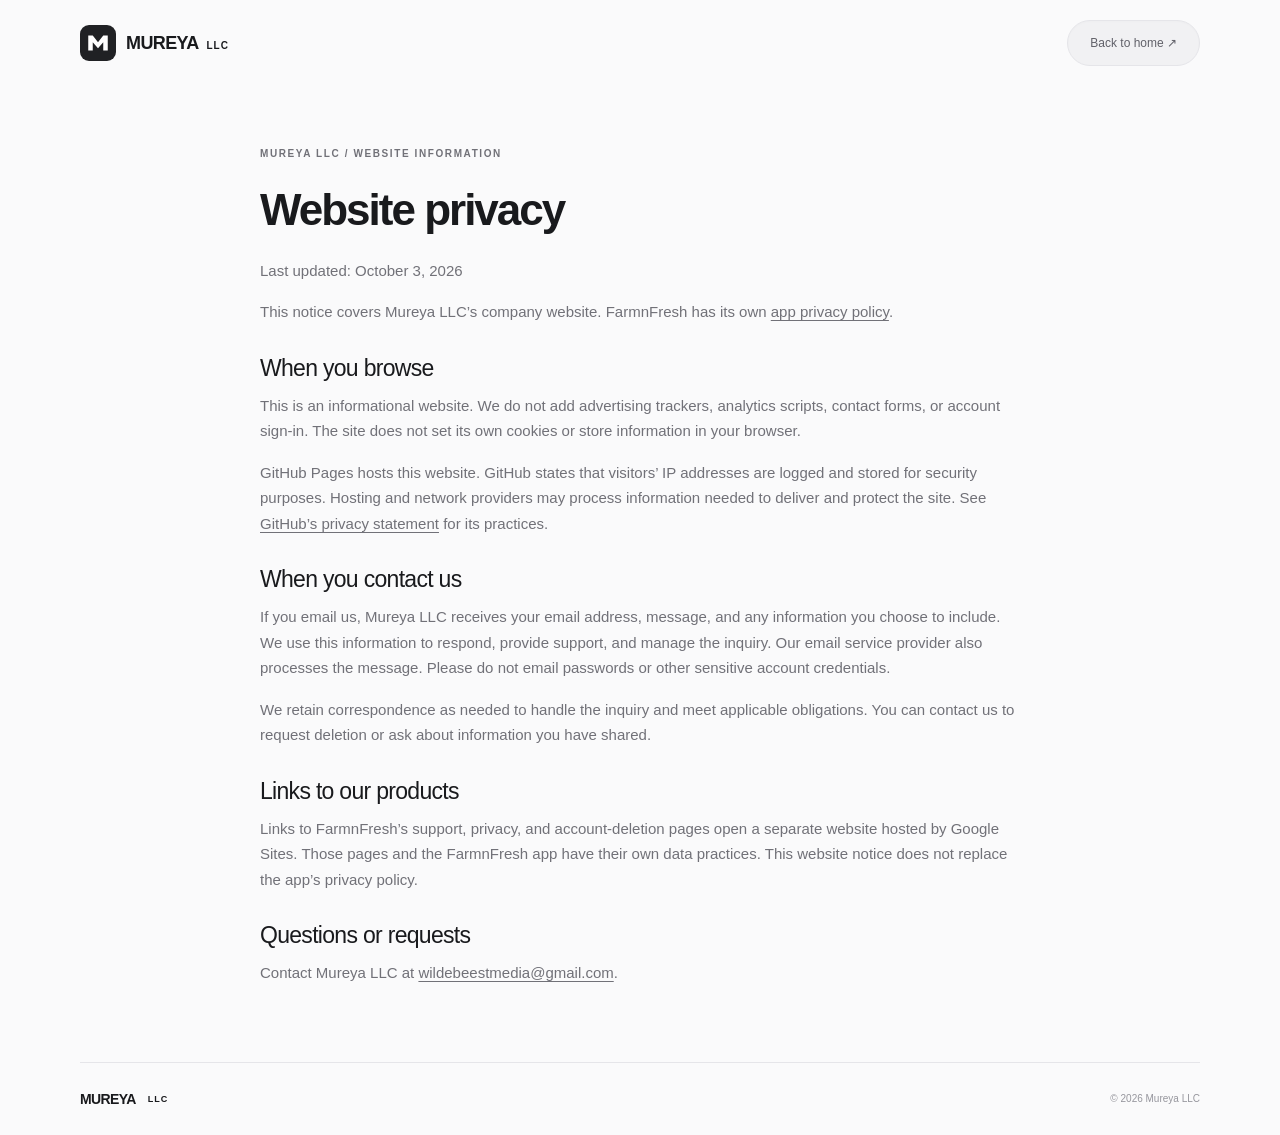
==== privacy.html @ 119512de "Publish Mureya LLC company website" ====
<!doctype html><html lang="en"><head><meta charset="utf-8"><meta name="viewport" content="width=device-width, initial-scale=1"><title>Website privacy — Mureya LLC</title><meta name="description" content="How the Mureya LLC company website handles visitor information and contact inquiries."><link rel="icon" href="mark.svg" type="image/svg+xml"><link rel="stylesheet" href="style.css"></head><body><a class="skip-link" href="#main">Skip to content</a><header class="header wrap"><a class="brand" href="./"><img src="mark.svg" width="36" height="36" alt=""><span>MUREYA <small>LLC</small></span></a><nav aria-label="Main navigation"><a href="./">Back to home ↗</a></nav></header><main class="legal wrap" id="main"><p class="eyebrow">MUREYA LLC / WEBSITE INFORMATION</p><h1>Website privacy</h1><p>Last updated: October 3, 2026</p><p>This notice covers Mureya LLC’s company website. FarmnFresh has its own <a href="https://sites.google.com/view/farmnfresh/privacy-policy">app privacy policy</a>.</p><h2>When you browse</h2><p>This is an informational website. We do not add advertising trackers, analytics scripts, contact forms, or account sign-in. The site does not set its own cookies or store information in your browser.</p><p>GitHub Pages hosts this website. GitHub states that visitors’ IP addresses are logged and stored for security purposes. Hosting and network providers may process information needed to deliver and protect the site. See <a href="https://docs.github.com/en/site-policy/privacy-policies/github-general-privacy-statement">GitHub’s privacy statement</a> for its practices.</p><h2>When you contact us</h2><p>If you email us, Mureya LLC receives your email address, message, and any information you choose to include. We use this information to respond, provide support, and manage the inquiry. Our email service provider also processes the message. Please do not email passwords or other sensitive account credentials.</p><p>We retain correspondence as needed to handle the inquiry and meet applicable obligations. You can contact us to request deletion or ask about information you have shared.</p><h2>Links to our products</h2><p>Links to FarmnFresh’s support, privacy, and account-deletion pages open a separate website hosted by Google Sites. Those pages and the FarmnFresh app have their own data practices. This website notice does not replace the app’s privacy policy.</p><h2>Questions or requests</h2><p>Contact Mureya LLC at <a href="mailto:wildebeestmedia@gmail.com">wildebeestmedia@gmail.com</a>.</p></main><footer class="wrap footer"><a class="brand" href="./">MUREYA <small>LLC</small></a><span class="copyright">© 2026 Mureya LLC</span></footer></body></html>
---- style.css ----
:root { --ink:#191a1d; --muted:#717178; --line:#e5e5e9; --paper:#fafafb; }
* { box-sizing:border-box; }
html { scroll-behavior:smooth; scroll-padding-top:30px; }
body { margin:0; background:var(--paper); color:var(--ink); font-family:Arial,Helvetica,sans-serif; -webkit-font-smoothing:antialiased; }
a { color:inherit; text-decoration:none; -webkit-tap-highlight-color:transparent; }
a:hover { text-decoration:underline; text-underline-offset:4px; }
a:focus-visible { outline:3px solid #677bb4; outline-offset:5px; }
img { display:block; max-width:100%; }
p,h1,h2,h3 { margin:0; }
p { line-height:1.7; }
.wrap { width:calc(100% - 64px); max-width:1120px; margin-inline:auto; }
.header { height:86px; display:flex; justify-content:space-between; align-items:center; }
.brand { display:inline-flex; align-items:center; gap:10px; font-size:18px; font-weight:650; letter-spacing:-.6px; }
.brand small { font-size:10px; letter-spacing:1px; margin-left:4px; }
.brand:hover { text-decoration:none; }
.header nav { display:flex; align-items:center; padding:5px; gap:2px; border:1px solid var(--line); background:#f1f1f3; border-radius:50px; box-shadow:inset 0 1px 2px #00000004; }
.header nav a { font-size:12px; padding:10px 17px; border-radius:30px; color:#616169; }
.header nav a:hover { background:#fff; text-decoration:none; color:var(--ink); }
.header nav .nav-contact { background:#fff; color:var(--ink); box-shadow:0 1px 4px #00000008; }
.nav-contact span { margin-left:10px; }
.hero { text-align:center; position:relative; padding:80px 20px 88px; max-width:1200px; width:100%; }
.hero:before { content:''; position:absolute; inset:0; z-index:-1; background:radial-gradient(ellipse at 30% 50%,#eae9f780,transparent 65%),radial-gradient(ellipse at 80% 35%,#e8efff8c,transparent 65%); mask-image:linear-gradient(transparent,#000 25%,#000 65%,transparent); }
.hero-copy { max-width:780px; margin:auto; }
.eyebrow { font-size:10px; letter-spacing:1.6px; line-height:1.6; font-weight:600; color:#7a7b84; }
.hero .eyebrow { justify-content:center; font-size:9px; }
.dot { display:none; }
h1 { font-size:clamp(46px,6vw,76px); line-height:1.04; font-weight:550; letter-spacing:-4px; margin:24px 0; }
h1 span { color:#72737d; }
.lead { font-size:17px; color:#71717b; max-width:530px; margin:0 auto 29px; }
.button { display:inline-flex; align-items:center; justify-content:space-between; gap:26px; padding:14px 21px; border-radius:8px; font-size:13px; font-weight:500; transition:transform .15s,box-shadow .15s; }
.button:hover { text-decoration:none; transform:translateY(-1px); box-shadow:0 5px 12px #00000015; }
.dark { color:#fff; background:linear-gradient(#393a40,#202125); box-shadow:inset 0 1px 0 #ffffff20,0 2px 3px #00000013; border:1px solid #34353c; }
.button span { font-size:18px; line-height:1; }
.hero-note { font-size:11px; color:#96969e; margin-top:21px; }
.section { padding-block:60px; }
.section-top { display:flex; justify-content:space-between; align-items:center; margin-bottom:30px; }
.section-aside { font-size:11px; color:#94949d; }
.about-grid { display:grid; grid-template-columns:1fr 1fr; gap:74px; }
h2 { font-size:clamp(29px,3.2vw,39px); line-height:1.13; letter-spacing:-1.7px; font-weight:500; }
.body-large { font-size:17px; color:#4a4b52; margin-bottom:14px; }
.muted { font-size:14px; color:var(--muted); line-height:1.8; }
.capabilities { display:flex; gap:9px; margin-top:27px; }
.capabilities span { font-size:11px; color:#74747e; border:1px solid var(--line); border-radius:7px; padding:10px 14px; background:#fff; }
.products-section { border-block:1px solid var(--line); }
.products-heading { display:flex; align-items:end; justify-content:space-between; gap:30px; margin-bottom:30px; }
.products-heading p { font-size:12px; color:var(--muted); }
.product-card { display:grid; grid-template-columns:1.12fr 1fr; border:1px solid #e0e1e5; border-radius:20px; overflow:hidden; background:#fff; box-shadow:0 5px 20px #1f244204; }
.product-copy { padding:36px; }
.product-brand { display:flex; align-items:center; gap:17px; margin-bottom:23px; }
.product-brand img { border:1px solid #e9ece4; border-radius:14px; width:58px; height:58px; }
.product-type { font-size:9px; letter-spacing:1px; color:#84878a; }
.product-copy h3 { font-size:38px; font-weight:500; letter-spacing:-1.8px; }
.product-dot { color:#679652; }
.product-tagline { font-size:17px; margin:10px 0 16px; color:#55575f; }
.feature-list { list-style:none; padding:0; margin:22px 0 25px; display:flex; flex-direction:column; gap:10px; color:#616569; font-size:12px; }
.feature-list li:before { content:'✓'; color:#60924d; padding-right:10px; }
.product-links { display:flex; gap:20px; font-size:11px; color:#85868c; margin-top:19px; }
.product-links a { text-decoration:underline; text-underline-offset:4px; }
.product-visual { background:radial-gradient(ellipse at 50% 55%,#e3eed9,#f0f4ec 75%); display:flex; flex-direction:column; justify-content:center; align-items:center; overflow:hidden; padding:30px 14px; }
.visual-note { font-size:8px; letter-spacing:1.4px; color:#8b9982; }
.farm-orbit { height:340px; width:100%; max-width:420px; display:grid; place-items:center; position:relative; }
.orbit-ring { position:absolute; width:280px; height:280px; border:1px solid #d5dfcd; border-radius:50%; }
.ring-two { width:390px; height:390px; opacity:.5; }
.logo-tile { position:relative; padding:10px; background:#fff; border:1px solid #e1e8db; border-radius:30px; box-shadow:0 15px 35px #425f2710; transform:rotate(-6deg); }
.logo-tile img { border-radius:20px; }
.floating-label { position:absolute; display:flex; align-items:center; gap:9px; border:1px solid #e0e7da; border-radius:8px; padding:12px 14px; font-size:10px; background:#fff; box-shadow:0 4px 9px #425f2705; color:#697360; }
.floating-label span { color:#789e63; font-size:14px; }
.label-one { top:48px; left:10px; transform:rotate(-4deg); }
.label-two { bottom:68px; right:0; transform:rotate(4deg); }
.label-three { bottom:24px; left:22px; transform:rotate(-2deg); }
.product-visual>p { font-size:12px; color:#839075; position:relative; margin-top:10px; }
.contact { display:grid; grid-template-columns:1fr 1fr; gap:80px; align-items:center; }
.contact h2 { margin-block:20px; }
.contact>div>p:last-child { font-size:13px; color:var(--muted); max-width:355px; }
.contact-card { background:#fff; border:1px solid var(--line); border-radius:18px; padding:30px; box-shadow:0 3px 10px #22223803; }
.contact-icon { display:block; text-align:right; font-size:24px; margin-bottom:28px; color:#81818c; }
.email { display:flex; justify-content:space-between; gap:8px; margin:15px 0 10px; font-size:18px; letter-spacing:-.4px; overflow-wrap:anywhere; }
.contact-card>p:last-child { font-size:11px!important; }
.footer { border-top:1px solid var(--line); padding-block:28px; display:flex; align-items:center; justify-content:space-between; gap:30px; }
.footer .brand { font-size:14px; gap:8px; }
.footer .brand small { font-size:9px; }
.footer p { font-size:10px; color:#95959d; margin-top:8px; }
.footer nav { display:flex; gap:23px; font-size:11px; color:#81818a; }
.copyright { font-size:10px; color:#96969d; }
.skip-link { position:absolute; top:-60px; left:16px; background:var(--ink); color:#fff; padding:12px; z-index:5; }
.skip-link:focus { top:16px; }
.legal { max-width:760px; padding-block:60px; }
.legal h1 { font-size:44px; margin-block:25px; letter-spacing:-2px; }
.legal h2 { font-size:23px; letter-spacing:-.7px; margin:30px 0 12px; }
.legal p { font-size:15px; color:var(--muted); margin-bottom:16px; }
.legal a { text-decoration:underline; text-underline-offset:3px; }
.legal .eyebrow { font-size:10px; }
@media(max-width:780px) {
 .wrap { width:calc(100% - 40px); }.header { height:80px; }.brand { font-size:15px; gap:8px; }.brand img { width:30px; height:30px; }.header nav a { font-size:11px; padding:9px 12px; }
 .hero { width:100%; padding:60px 22px; }h1 { font-size:58px; letter-spacing:-3px; }.lead { font-size:16px; }
 .section { padding-block:46px; }.about-grid,.contact { grid-template-columns:1fr; gap:24px; }.products-heading { display:block; }.products-heading p { margin-top:12px; }.product-card { grid-template-columns:1fr; }
 .product-copy { padding:30px; }.product-visual { padding-block:26px; }.farm-orbit { height:320px; }.contact-card { padding:26px; }.contact-icon { margin-bottom:20px; }
 .footer { flex-wrap:wrap; }.copyright { width:100%; }.section-top { margin-bottom:25px; }
}
@media(max-width:450px) {
 .header nav>a:first-child { display:none; }.header nav a { padding:8px 11px; }.header nav { gap:0; }.nav-contact span { margin-left:5px; }.brand { font-size:14px; }.brand small { font-size:8px; }
 h1 { font-size:46px; letter-spacing:-2.5px; }.hero .eyebrow { font-size:7px; letter-spacing:1.2px; }.lead { font-size:15px; }.hero { padding-block:49px; }.hero-note { font-size:10px; }
 .section-aside { display:none; }.body-large { font-size:16px; }.capabilities { flex-wrap:wrap; gap:7px; }.capabilities span { font-size:10px; padding:9px 11px; }
 .product-copy { padding:25px; }.product-type { font-size:8px; }.product-copy h3 { font-size:35px; }.email { font-size:17px; }.footer nav { width:100%; }.footer { gap:22px; }.legal h1 { font-size:36px; }
}
@media(prefers-reduced-motion:reduce) { html { scroll-behavior:auto; }* { transition:none!important; } }
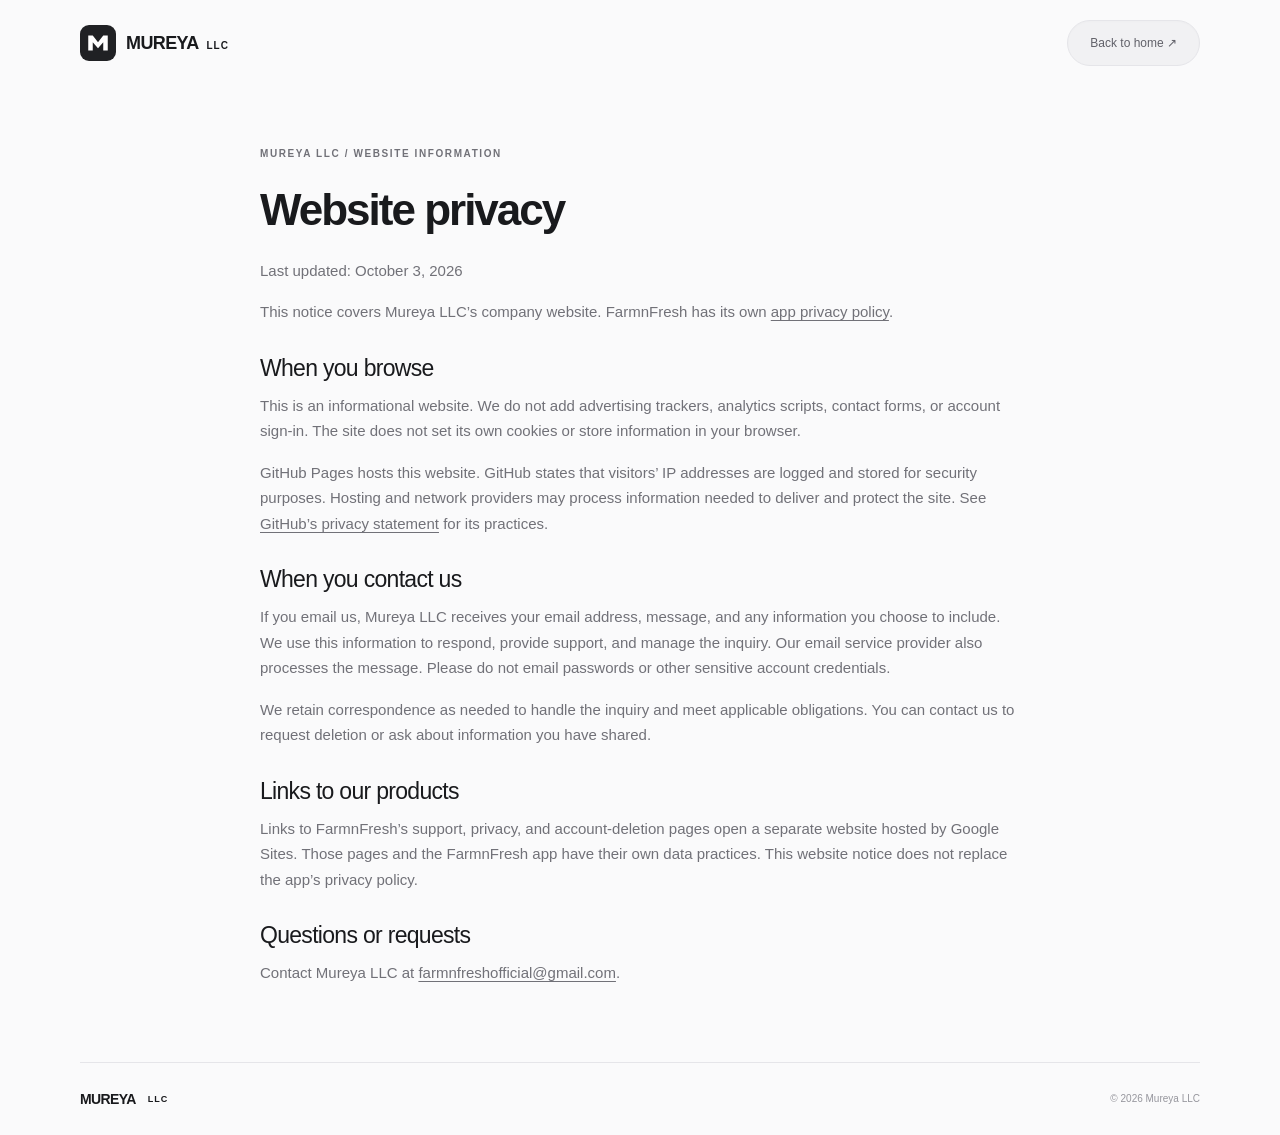
==== commit 4dd607fa: "Update website privacy contact email Updated contact email address in privacy policy." ====
--- a/privacy.html
+++ b/privacy.html
@@ -1 +1 @@
-<!doctype html><html lang="en"><head><meta charset="utf-8"><meta name="viewport" content="width=device-width, initial-scale=1"><title>Website privacy — Mureya LLC</title><meta name="description" content="How the Mureya LLC company website handles visitor information and contact inquiries."><link rel="icon" href="mark.svg" type="image/svg+xml"><link rel="stylesheet" href="style.css"></head><body><a class="skip-link" href="#main">Skip to content</a><header class="header wrap"><a class="brand" href="./"><img src="mark.svg" width="36" height="36" alt=""><span>MUREYA <small>LLC</small></span></a><nav aria-label="Main navigation"><a href="./">Back to home ↗</a></nav></header><main class="legal wrap" id="main"><p class="eyebrow">MUREYA LLC / WEBSITE INFORMATION</p><h1>Website privacy</h1><p>Last updated: October 3, 2026</p><p>This notice covers Mureya LLC’s company website. FarmnFresh has its own <a href="https://sites.google.com/view/farmnfresh/privacy-policy">app privacy policy</a>.</p><h2>When you browse</h2><p>This is an informational website. We do not add advertising trackers, analytics scripts, contact forms, or account sign-in. The site does not set its own cookies or store information in your browser.</p><p>GitHub Pages hosts this website. GitHub states that visitors’ IP addresses are logged and stored for security purposes. Hosting and network providers may process information needed to deliver and protect the site. See <a href="https://docs.github.com/en/site-policy/privacy-policies/github-general-privacy-statement">GitHub’s privacy statement</a> for its practices.</p><h2>When you contact us</h2><p>If you email us, Mureya LLC receives your email address, message, and any information you choose to include. We use this information to respond, provide support, and manage the inquiry. Our email service provider also processes the message. Please do not email passwords or other sensitive account credentials.</p><p>We retain correspondence as needed to handle the inquiry and meet applicable obligations. You can contact us to request deletion or ask about information you have shared.</p><h2>Links to our products</h2><p>Links to FarmnFresh’s support, privacy, and account-deletion pages open a separate website hosted by Google Sites. Those pages and the FarmnFresh app have their own data practices. This website notice does not replace the app’s privacy policy.</p><h2>Questions or requests</h2><p>Contact Mureya LLC at <a href="mailto:wildebeestmedia@gmail.com">wildebeestmedia@gmail.com</a>.</p></main><footer class="wrap footer"><a class="brand" href="./">MUREYA <small>LLC</small></a><span class="copyright">© 2026 Mureya LLC</span></footer></body></html>
+<!doctype html><html lang="en"><head><meta charset="utf-8"><meta name="viewport" content="width=device-width, initial-scale=1"><title>Website privacy — Mureya LLC</title><meta name="description" content="How the Mureya LLC company website handles visitor information and contact inquiries."><link rel="icon" href="mark.svg" type="image/svg+xml"><link rel="stylesheet" href="style.css"></head><body><a class="skip-link" href="#main">Skip to content</a><header class="header wrap"><a class="brand" href="./"><img src="mark.svg" width="36" height="36" alt=""><span>MUREYA <small>LLC</small></span></a><nav aria-label="Main navigation"><a href="./">Back to home ↗</a></nav></header><main class="legal wrap" id="main"><p class="eyebrow">MUREYA LLC / WEBSITE INFORMATION</p><h1>Website privacy</h1><p>Last updated: October 3, 2026</p><p>This notice covers Mureya LLC’s company website. FarmnFresh has its own <a href="https://sites.google.com/view/farmnfresh/privacy-policy">app privacy policy</a>.</p><h2>When you browse</h2><p>This is an informational website. We do not add advertising trackers, analytics scripts, contact forms, or account sign-in. The site does not set its own cookies or store information in your browser.</p><p>GitHub Pages hosts this website. GitHub states that visitors’ IP addresses are logged and stored for security purposes. Hosting and network providers may process information needed to deliver and protect the site. See <a href="https://docs.github.com/en/site-policy/privacy-policies/github-general-privacy-statement">GitHub’s privacy statement</a> for its practices.</p><h2>When you contact us</h2><p>If you email us, Mureya LLC receives your email address, message, and any information you choose to include. We use this information to respond, provide support, and manage the inquiry. Our email service provider also processes the message. Please do not email passwords or other sensitive account credentials.</p><p>We retain correspondence as needed to handle the inquiry and meet applicable obligations. You can contact us to request deletion or ask about information you have shared.</p><h2>Links to our products</h2><p>Links to FarmnFresh’s support, privacy, and account-deletion pages open a separate website hosted by Google Sites. Those pages and the FarmnFresh app have their own data practices. This website notice does not replace the app’s privacy policy.</p><h2>Questions or requests</h2><p>Contact Mureya LLC at <a href="mailto:farmnfreshofficial@gmail.com">farmnfreshofficial@gmail.com</a>.</p></main><footer class="wrap footer"><a class="brand" href="./">MUREYA <small>LLC</small></a><span class="copyright">© 2026 Mureya LLC</span></footer></body></html>
